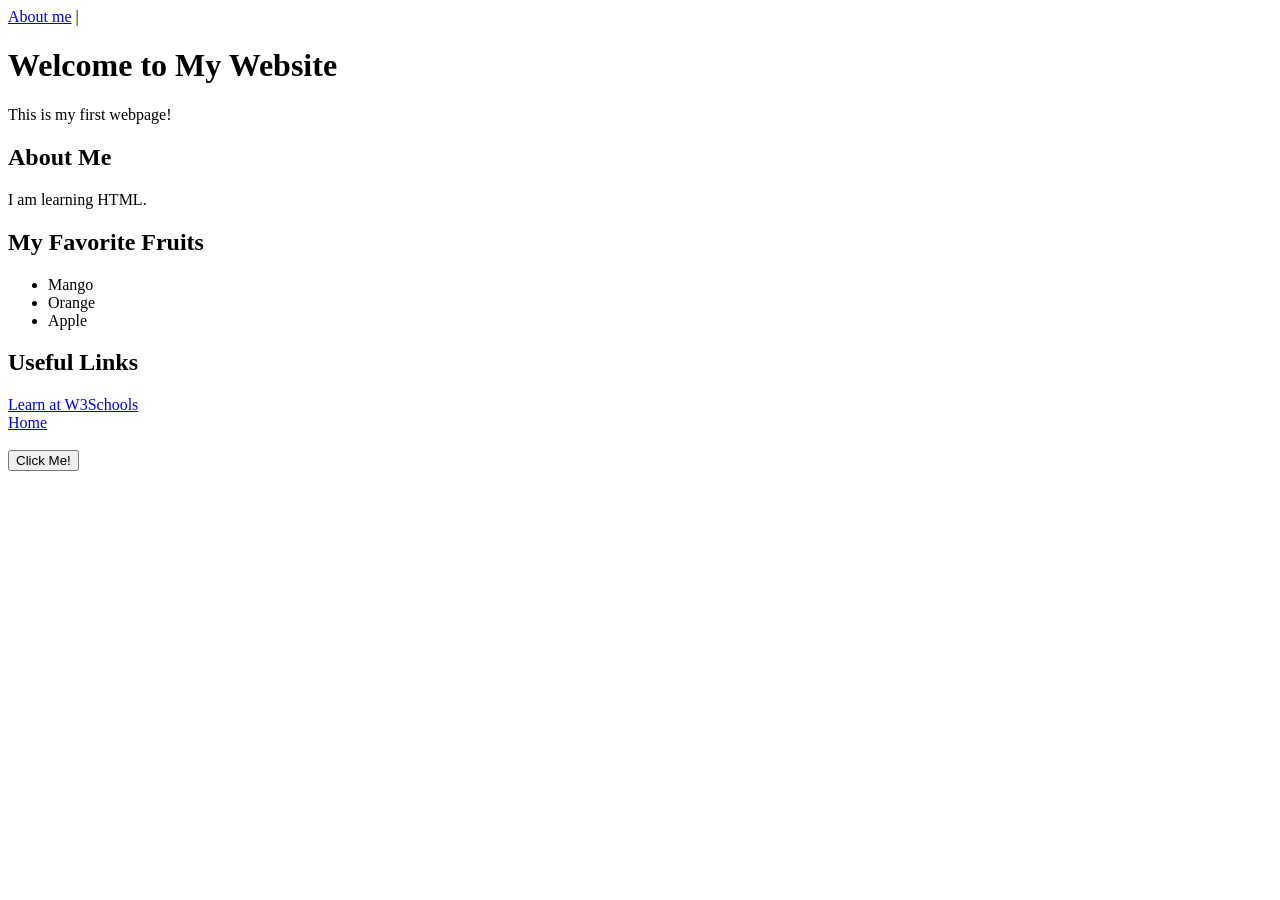
==== index.html @ 412f4310 "Create index.html" ====
<!DOCTYPE html>
<html>
<head>
    <meta charset="UTF-8">
    <title>Monthawat</title>
</head>
<body>
    <a href="aboutme.html">About me</a> |
    <h1>Welcome to My Website</h1>
    <p>This is my first webpage!</p>
    
    <h2>About Me</h2>
    <p>I am learning HTML.</p>
    
    <h2>My Favorite Fruits</h2>
    <ul>
        <li>Mango</li>
        <li>Orange</li>
        <li>Apple</li>
    </ul>
    
    <h2>Useful Links</h2>
    <a href="https://www.w3schools.com">Learn at W3Schools</a><br>
    <a href="basichtml2.html">Home</a>
    
    <br><br>
    <button>Click Me!</button>
</body>
</html>
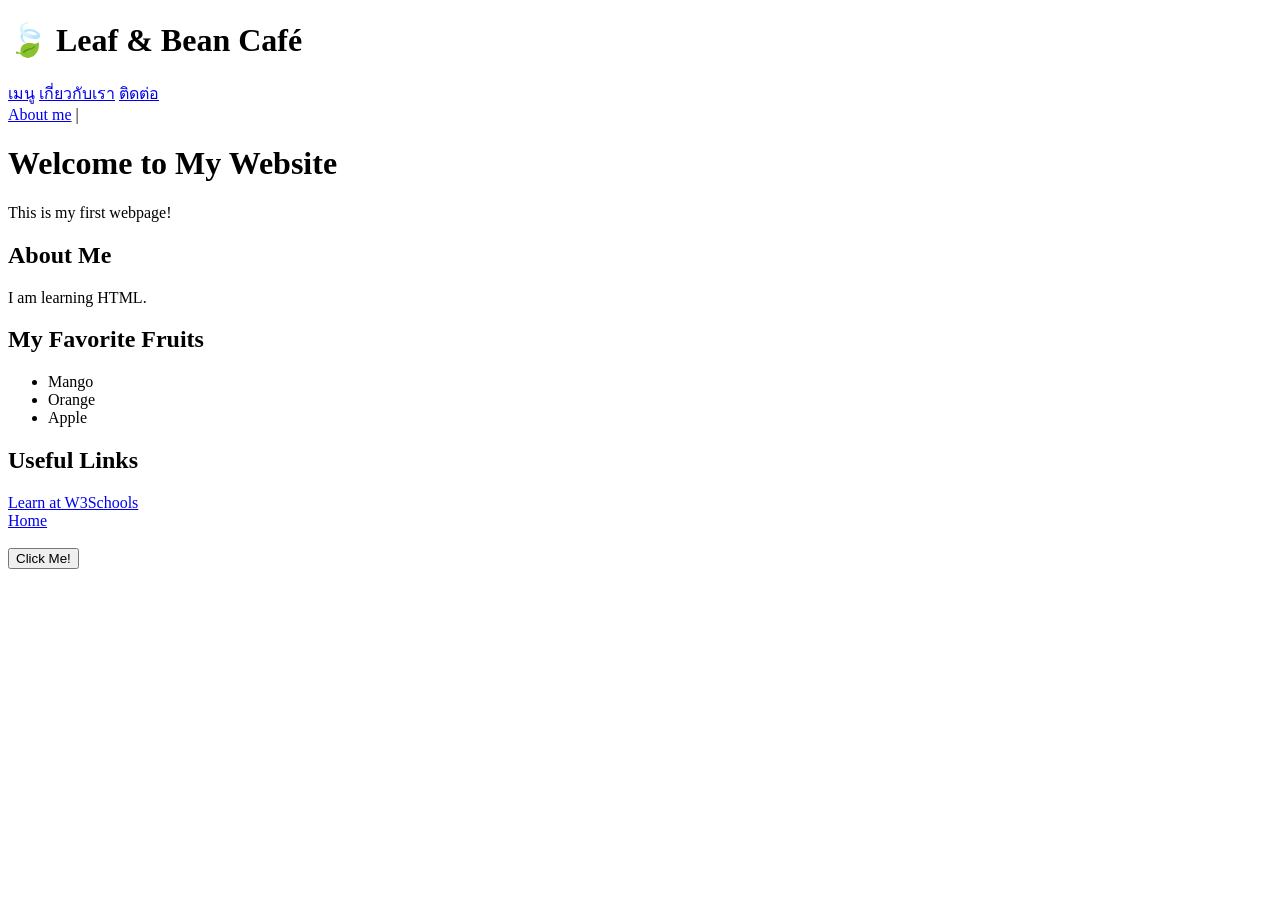
==== commit 20148bef: "add header" ====
--- a/index.html
+++ b/index.html
@@ -2,9 +2,17 @@
 <html>
 <head>
     <meta charset="UTF-8">
-    <title>Monthawat</title>
+    <title>Leaf & Bean Café</title>
 </head>
 <body>
+    <header>
+    <h1>🍃 Leaf & Bean Café</h1>
+    <nav>
+        <a href="#menu">เมนู</a>
+        <a href="#about">เกี่ยวกับเรา</a>
+        <a href="#contact">ติดต่อ</a>
+    </nav>
+</header>
     <a href="aboutme.html">About me</a> |
     <h1>Welcome to My Website</h1>
     <p>This is my first webpage!</p>
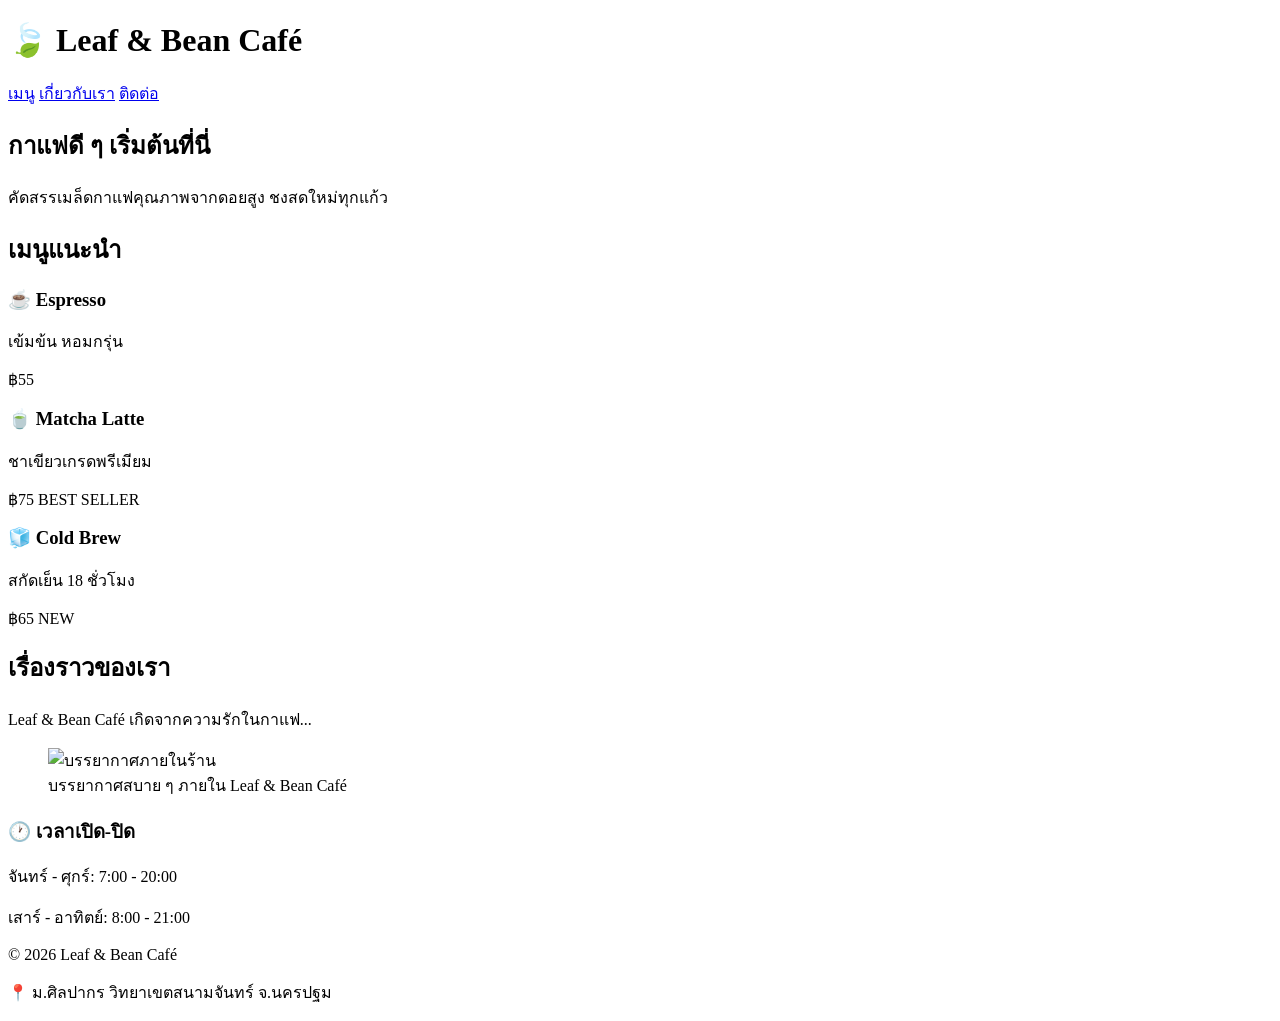
==== commit 336926de: "new layout" ====
--- a/index.html
+++ b/index.html
@@ -8,30 +8,63 @@
     <header>
     <h1>🍃 Leaf & Bean Café</h1>
     <nav>
-        <a href="#menu">เมนู</a>
+        <a href="#drinkmenu">เมนู</a>
         <a href="#about">เกี่ยวกับเรา</a>
         <a href="#contact">ติดต่อ</a>
     </nav>
 </header>
-    <a href="aboutme.html">About me</a> |
-    <h1>Welcome to My Website</h1>
-    <p>This is my first webpage!</p>
-    
-    <h2>About Me</h2>
-    <p>I am learning HTML.</p>
-    
-    <h2>My Favorite Fruits</h2>
-    <ul>
-        <li>Mango</li>
-        <li>Orange</li>
-        <li>Apple</li>
-    </ul>
-    
-    <h2>Useful Links</h2>
-    <a href="https://www.w3schools.com">Learn at W3Schools</a><br>
-    <a href="basichtml2.html">Home</a>
-    
-    <br><br>
-    <button>Click Me!</button>
+    <main>
+    <!-- ส่วน Hero -->
+    <section>
+        <h2>กาแฟดี ๆ เริ่มต้นที่นี่</h2>
+        <p>คัดสรรเมล็ดกาแฟคุณภาพจากดอยสูง ชงสดใหม่ทุกแก้ว</p>
+    </section>
+
+    <!-- ส่วนเมนู -->
+    <section id = "drinkmenu">
+        <h2>เมนูแนะนำ</h2>
+        <div>
+            <!-- การ์ดเมนูที่ 1 -->
+            <div class="card">
+                <h3 class="card-title">☕ Espresso</h3>
+                <p class="card-desc">เข้มข้น หอมกรุ่น</p>
+                <span class="price">฿55</span>
+            </div>
+            <!-- การ์ดที่ 2 -->
+            <div class="card">
+                <h3 class="card-title">🍵 Matcha Latte</h3>
+                <p class="card-desc">ชาเขียวเกรดพรีเมียม</p>
+                <span class="price">฿75</span>
+                <span class="badge bestseller">BEST SELLER</span>
+            </div>
+            <!-- การ์ดที่ 3 -->
+            <div class="card">
+                <h3 class="card-title">🧊 Cold Brew</h3>
+                <p class="card-desc">สกัดเย็น 18 ชั่วโมง</p>
+                <span class="price">฿65</span>
+                <span class="badge new">NEW</span>
+</div>
+    </section>
+
+    <!-- เรื่องราวร้าน — เนื้อหาอิสระ ใช้ <article> -->
+    <article id = "about">
+        <h2>เรื่องราวของเรา</h2>
+        <p>Leaf & Bean Café เกิดจากความรักในกาแฟ...</p>
+        <figure>
+            <img src="cafe-interior.jpg" alt="บรรยากาศภายในร้าน">
+            <figcaption>บรรยากาศสบาย ๆ ภายใน Leaf & Bean Café</figcaption>
+        </figure>
+    </article>
+</main>
+<aside>
+    <h3>🕐 เวลาเปิด-ปิด</h3>
+    <p>จันทร์ - ศุกร์: 7:00 - 20:00</p>
+    <p>เสาร์ - อาทิตย์: 8:00 - 21:00</p>
+</aside>
+
+<footer>
+    <p>&copy; 2026 Leaf & Bean Café</p>
+    <p>📍 ม.ศิลปากร วิทยาเขตสนามจันทร์ จ.นครปฐม</p>
+</footer>
 </body>
 </html>
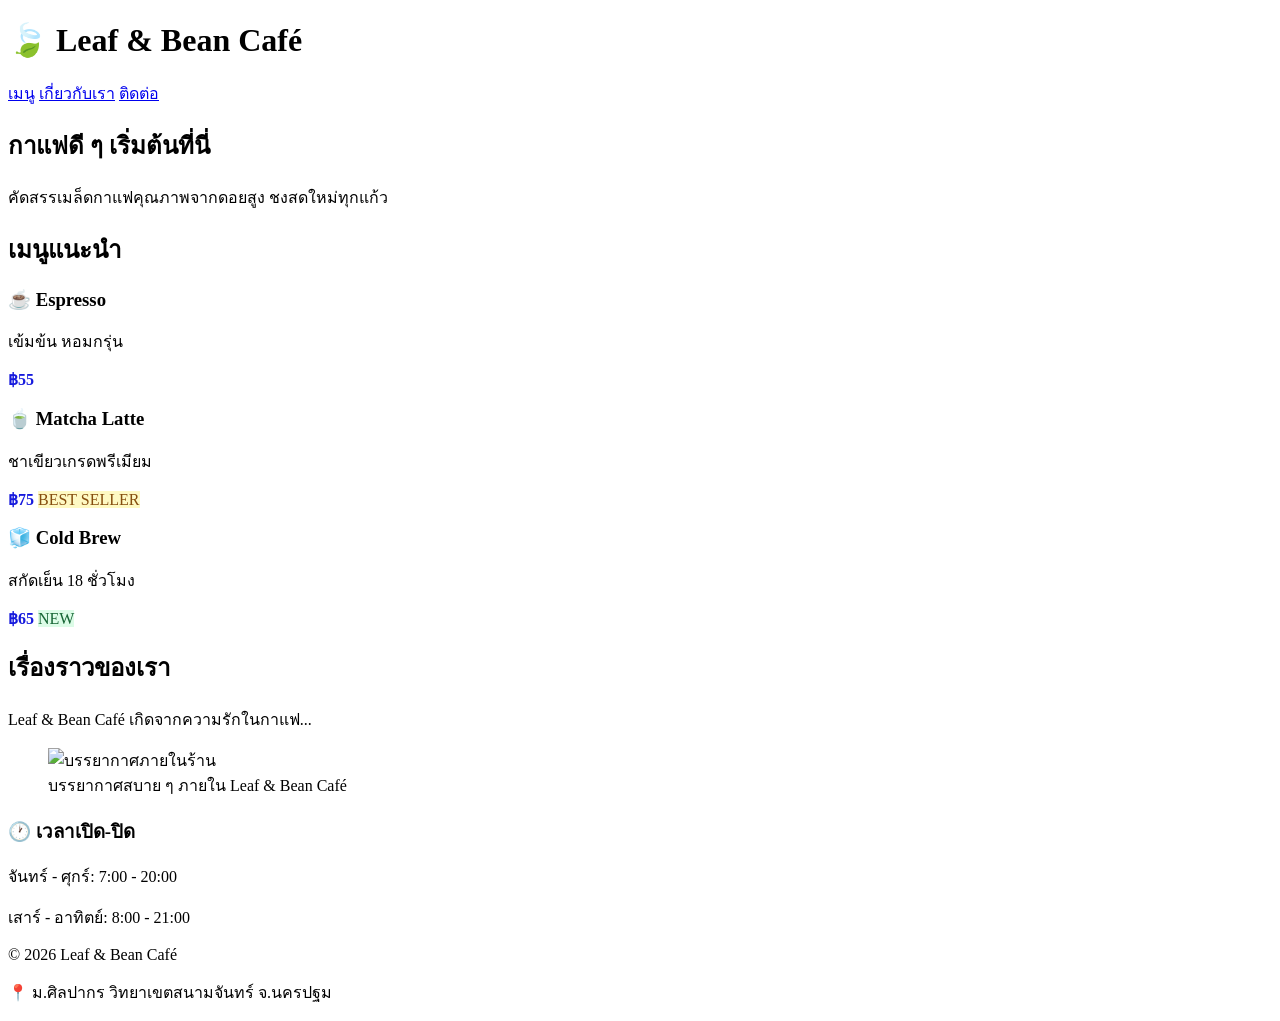
==== commit d83e6f3c: "add css" ====
--- a/index.html
+++ b/index.html
@@ -3,6 +3,7 @@
 <head>
     <meta charset="UTF-8">
     <title>Leaf & Bean Café</title>
+    <link rel="stylesheet" href="css/style.css">
 </head>
 <body>
     <header>
--- a/css/style.css
+++ b/css/style.css
@@ -0,0 +1,18 @@
+.logo {
+    color: #166534;
+    font-size: 2rem;
+}
+.price {
+    color: #1519dd;
+    font-weight: bold;
+}
+.bestseller {
+    background-color: #fef9c3; /* เหลืองอ่อน */
+    color: #854d0e;            /* น้ำตาลทอง */
+}
+
+/* Badge NEW — สีเขียวอ่อน */
+.new {
+    background-color: #dcfce7; /* เขียวอ่อน */
+    color: #166534;            /* เขียวเข้ม */
+}
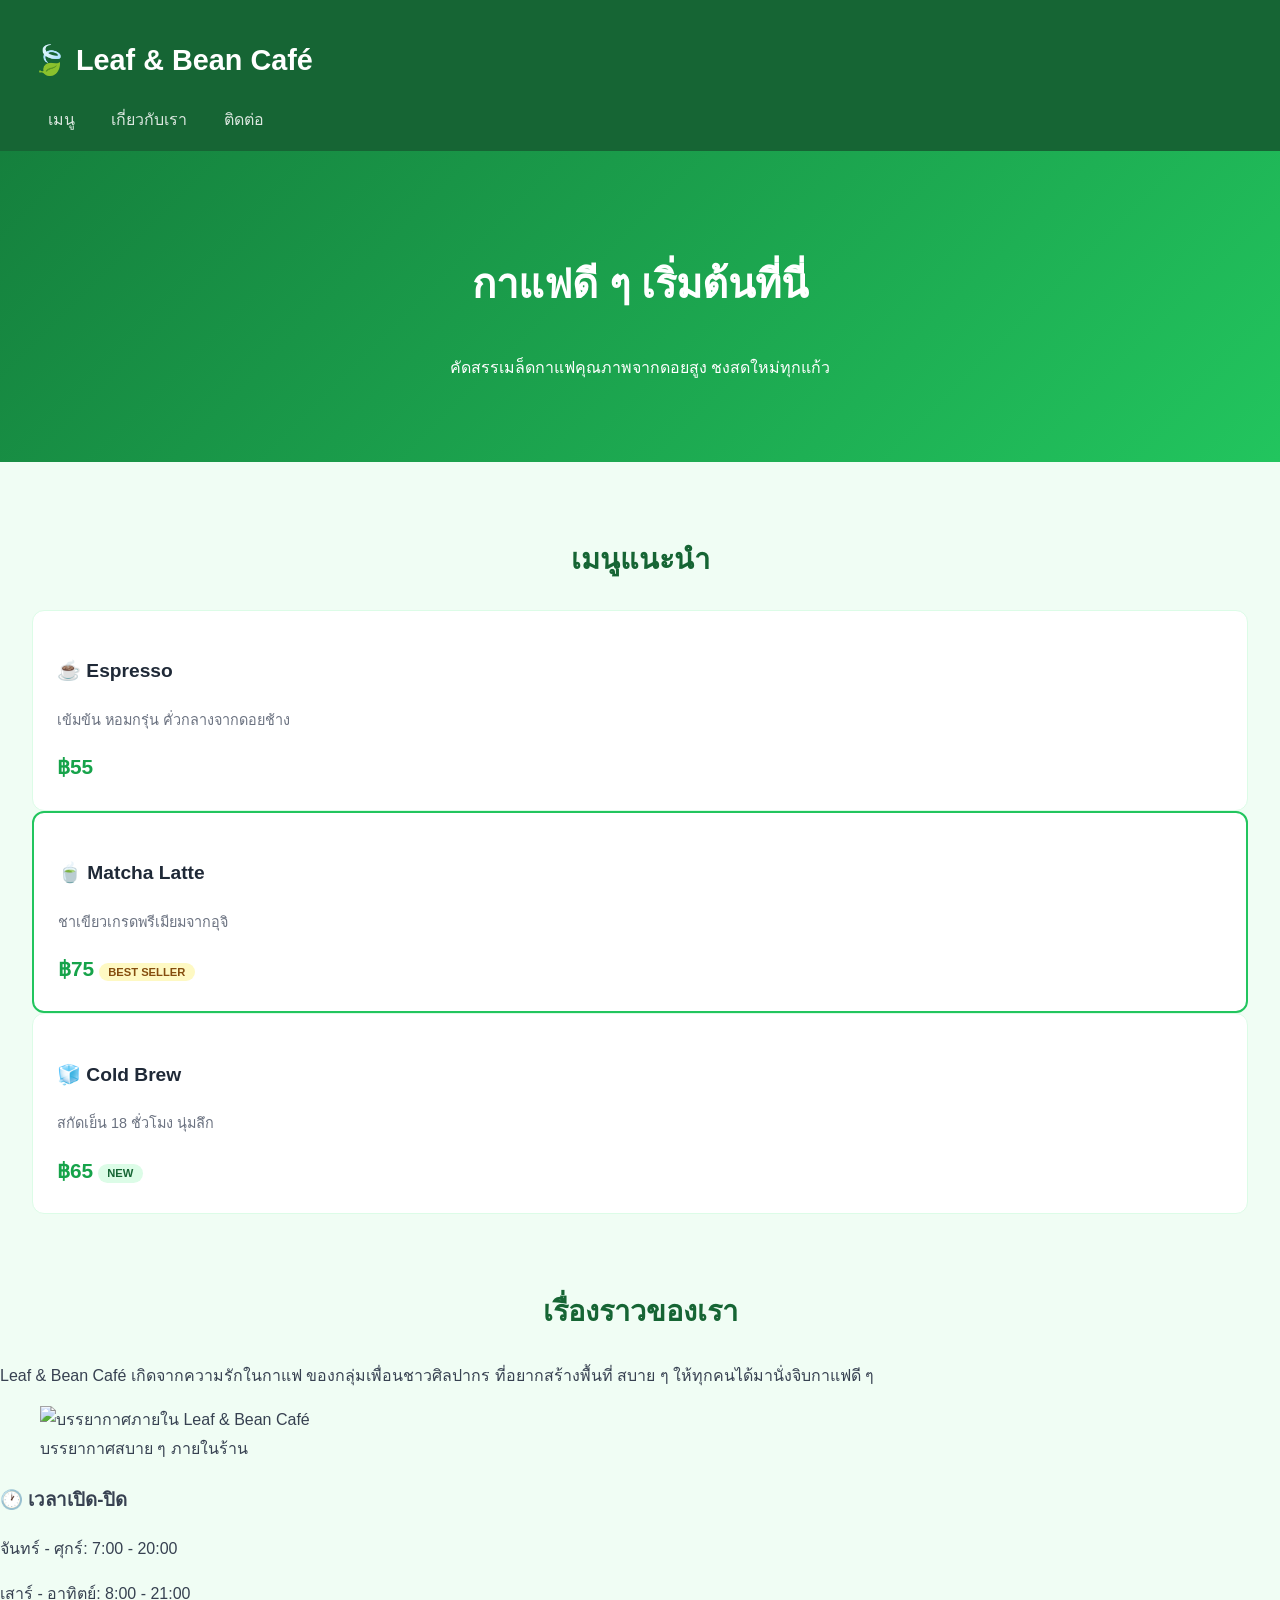
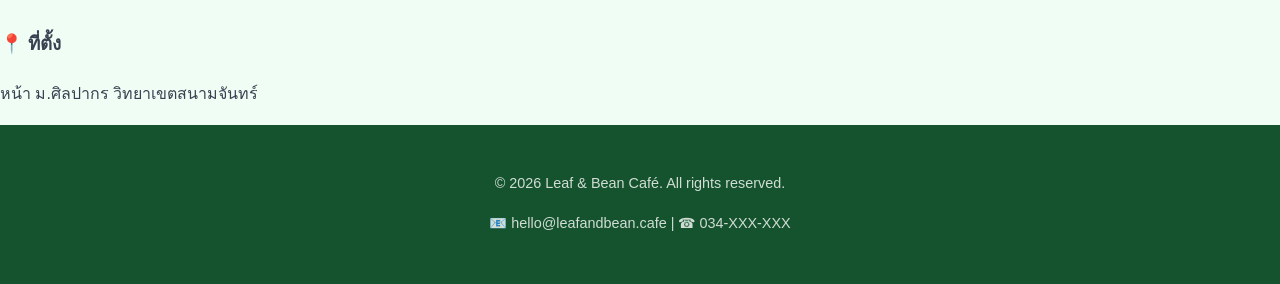
==== commit e425ff8e: "add css" ====
--- a/index.html
+++ b/index.html
@@ -2,70 +2,80 @@
 <html>
 <head>
     <meta charset="UTF-8">
+    <meta name="viewport" content="width=device-width, initial-scale=1.0">
     <title>Leaf & Bean Café</title>
     <link rel="stylesheet" href="css/style.css">
 </head>
 <body>
-    <header>
-    <h1>🍃 Leaf & Bean Café</h1>
-    <nav>
-        <a href="#drinkmenu">เมนู</a>
-        <a href="#about">เกี่ยวกับเรา</a>
-        <a href="#contact">ติดต่อ</a>
-    </nav>
-</header>
+
+    <!-- ═══ Header ═══ -->
+    <header class="site-header" id="top">
+        <h1 class="logo">🍃 Leaf & Bean Café</h1>
+        <nav class="main-nav">
+            <a href="#menu">เมนู</a>
+            <a href="#about">เกี่ยวกับเรา</a>
+            <a href="#contact">ติดต่อ</a>
+        </nav>
+    </header>
+
+    <!-- ═══ Main ═══ -->
     <main>
-    <!-- ส่วน Hero -->
-    <section>
-        <h2>กาแฟดี ๆ เริ่มต้นที่นี่</h2>
-        <p>คัดสรรเมล็ดกาแฟคุณภาพจากดอยสูง ชงสดใหม่ทุกแก้ว</p>
-    </section>
+        <section class="hero-section">
+            <h2>กาแฟดี ๆ เริ่มต้นที่นี่</h2>
+            <p>คัดสรรเมล็ดกาแฟคุณภาพจากดอยสูง ชงสดใหม่ทุกแก้ว</p>
+        </section>
 
-    <!-- ส่วนเมนู -->
-    <section id = "drinkmenu">
-        <h2>เมนูแนะนำ</h2>
-        <div>
-            <!-- การ์ดเมนูที่ 1 -->
-            <div class="card">
-                <h3 class="card-title">☕ Espresso</h3>
-                <p class="card-desc">เข้มข้น หอมกรุ่น</p>
-                <span class="price">฿55</span>
+        <section id="menu">
+            <h2 class="section-title">เมนูแนะนำ</h2>
+            <div class="menu-grid">
+                <div class="card">
+                    <h3 class="card-title">☕ Espresso</h3>
+                    <p class="card-desc">เข้มข้น หอมกรุ่น คั่วกลางจากดอยช้าง</p>
+                    <span class="price">฿55</span>
+                </div>
+                <div class="card featured">
+                    <h3 class="card-title">🍵 Matcha Latte</h3>
+                    <p class="card-desc">ชาเขียวเกรดพรีเมียมจากอุจิ</p>
+                    <span class="price">฿75</span>
+                    <span class="badge bestseller">BEST SELLER</span>
+                </div>
+                <div class="card">
+                    <h3 class="card-title">🧊 Cold Brew</h3>
+                    <p class="card-desc">สกัดเย็น 18 ชั่วโมง นุ่มลึก</p>
+                    <span class="price">฿65</span>
+                    <span class="badge new">NEW</span>
+                </div>
             </div>
-            <!-- การ์ดที่ 2 -->
-            <div class="card">
-                <h3 class="card-title">🍵 Matcha Latte</h3>
-                <p class="card-desc">ชาเขียวเกรดพรีเมียม</p>
-                <span class="price">฿75</span>
-                <span class="badge bestseller">BEST SELLER</span>
-            </div>
-            <!-- การ์ดที่ 3 -->
-            <div class="card">
-                <h3 class="card-title">🧊 Cold Brew</h3>
-                <p class="card-desc">สกัดเย็น 18 ชั่วโมง</p>
-                <span class="price">฿65</span>
-                <span class="badge new">NEW</span>
-</div>
-    </section>
+        </section>
 
-    <!-- เรื่องราวร้าน — เนื้อหาอิสระ ใช้ <article> -->
-    <article id = "about">
-        <h2>เรื่องราวของเรา</h2>
-        <p>Leaf & Bean Café เกิดจากความรักในกาแฟ...</p>
-        <figure>
-            <img src="cafe-interior.jpg" alt="บรรยากาศภายในร้าน">
-            <figcaption>บรรยากาศสบาย ๆ ภายใน Leaf & Bean Café</figcaption>
-        </figure>
-    </article>
-</main>
-<aside>
-    <h3>🕐 เวลาเปิด-ปิด</h3>
-    <p>จันทร์ - ศุกร์: 7:00 - 20:00</p>
-    <p>เสาร์ - อาทิตย์: 8:00 - 21:00</p>
-</aside>
+        <div class="content-wrapper">
+            <article id="about">
+                <h2 class="section-title">เรื่องราวของเรา</h2>
+                <p>Leaf & Bean Café เกิดจากความรักในกาแฟ
+                ของกลุ่มเพื่อนชาวศิลปากร ที่อยากสร้างพื้นที่
+                สบาย ๆ ให้ทุกคนได้มานั่งจิบกาแฟดี ๆ</p>
+                <figure>
+                    <img src="cafe-interior.jpg"
+                         alt="บรรยากาศภายใน Leaf & Bean Café">
+                    <figcaption>บรรยากาศสบาย ๆ ภายในร้าน</figcaption>
+                </figure>
+            </article>
 
-<footer>
-    <p>&copy; 2026 Leaf & Bean Café</p>
-    <p>📍 ม.ศิลปากร วิทยาเขตสนามจันทร์ จ.นครปฐม</p>
-</footer>
+            <aside class="sidebar">
+                <h3>🕐 เวลาเปิด-ปิด</h3>
+                <p>จันทร์ - ศุกร์: 7:00 - 20:00</p>
+                <p>เสาร์ - อาทิตย์: 8:00 - 21:00</p>
+                <h3>📍 ที่ตั้ง</h3>
+                <p>หน้า ม.ศิลปากร วิทยาเขตสนามจันทร์</p>
+            </aside>
+        </div>
+    </main>
+
+    <!-- ═══ Footer ═══ -->
+    <footer class="site-footer" id="contact">
+        <p>&copy; 2026 Leaf & Bean Café. All rights reserved.</p>
+        <p>📧 hello@leafandbean.cafe | ☎ 034-XXX-XXX</p>
+    </footer>
+
 </body>
 </html>
--- a/css/style.css
+++ b/css/style.css
@@ -1,18 +1,97 @@
+body {
+    font-family: 'Sarabun', sans-serif;
+    font-size: 16px;
+    line-height: 1.8;
+    color: #374151;
+    background-color: #f0fdf4;
+    margin: 0;
+}
+
+/* ── Header ── */
+.site-header {
+    background-color: #166534;
+    color: white;
+    padding: 1rem 2rem;
+}
 .logo {
+    font-size: 1.8rem;
+    font-weight: 700;
+}
+.main-nav a {
+    color: rgba(255,255,255,0.85);
+    text-decoration: none;
+    font-weight: 500;
+    padding: 0.5rem 1rem;
+}
+.main-nav a:hover {
+    color: white;
+}
+
+/* ── Hero ── */
+.hero-section {
+    background: linear-gradient(135deg, #15803d, #22c55e);
+    color: white;
+    text-align: center;
+    padding: 4rem 2rem;
+}
+.hero-section h2 {
+    font-size: 2.5rem;
+    font-weight: 700;
+}
+
+/* ── Menu Section ── */
+#menu {
+    background-color: #f0fdf4;
+    padding: 3rem 2rem;
+}
+.section-title {
+    font-size: 1.8rem;
+    font-weight: 700;
     color: #166534;
-    font-size: 2rem;
+    text-align: center;
+}
+
+/* ── Cards ── */
+.card {
+    background: white;
+    border: 1px solid #dcfce7;
+    border-radius: 12px;
+    padding: 1.5rem;
+}
+.card.featured {
+    border: 2px solid #22c55e;
+}
+.card-title {
+    font-size: 1.2rem;
+    font-weight: 600;
+    color: #1f2937;
+}
+.card-desc {
+    color: #6b7280;
+    font-size: 0.9rem;
 }
 .price {
-    color: #1519dd;
-    font-weight: bold;
+    font-size: 1.3rem;
+    font-weight: 700;
+    color: #16a34a;
 }
-.bestseller {
-    background-color: #fef9c3; /* เหลืองอ่อน */
-    color: #854d0e;            /* น้ำตาลทอง */
+.badge {
+    font-size: 0.7rem;
+    font-weight: 600;
+    padding: 0.2rem 0.6rem;
+    border-radius: 20px;
+    text-transform: uppercase;
 }
+.bestseller { background: #fef9c3; color: #854d0e; }
+.new { background: #dcfce7; color: #166534; }
 
-/* Badge NEW — สีเขียวอ่อน */
-.new {
-    background-color: #dcfce7; /* เขียวอ่อน */
-    color: #166534;            /* เขียวเข้ม */
+
+
+/* ── Footer ── */
+.site-footer {
+    background-color: #14532d;
+    color: rgba(255,255,255,0.8);
+    text-align: center;
+    padding: 2rem;
+    font-size: 0.9rem;
 }
